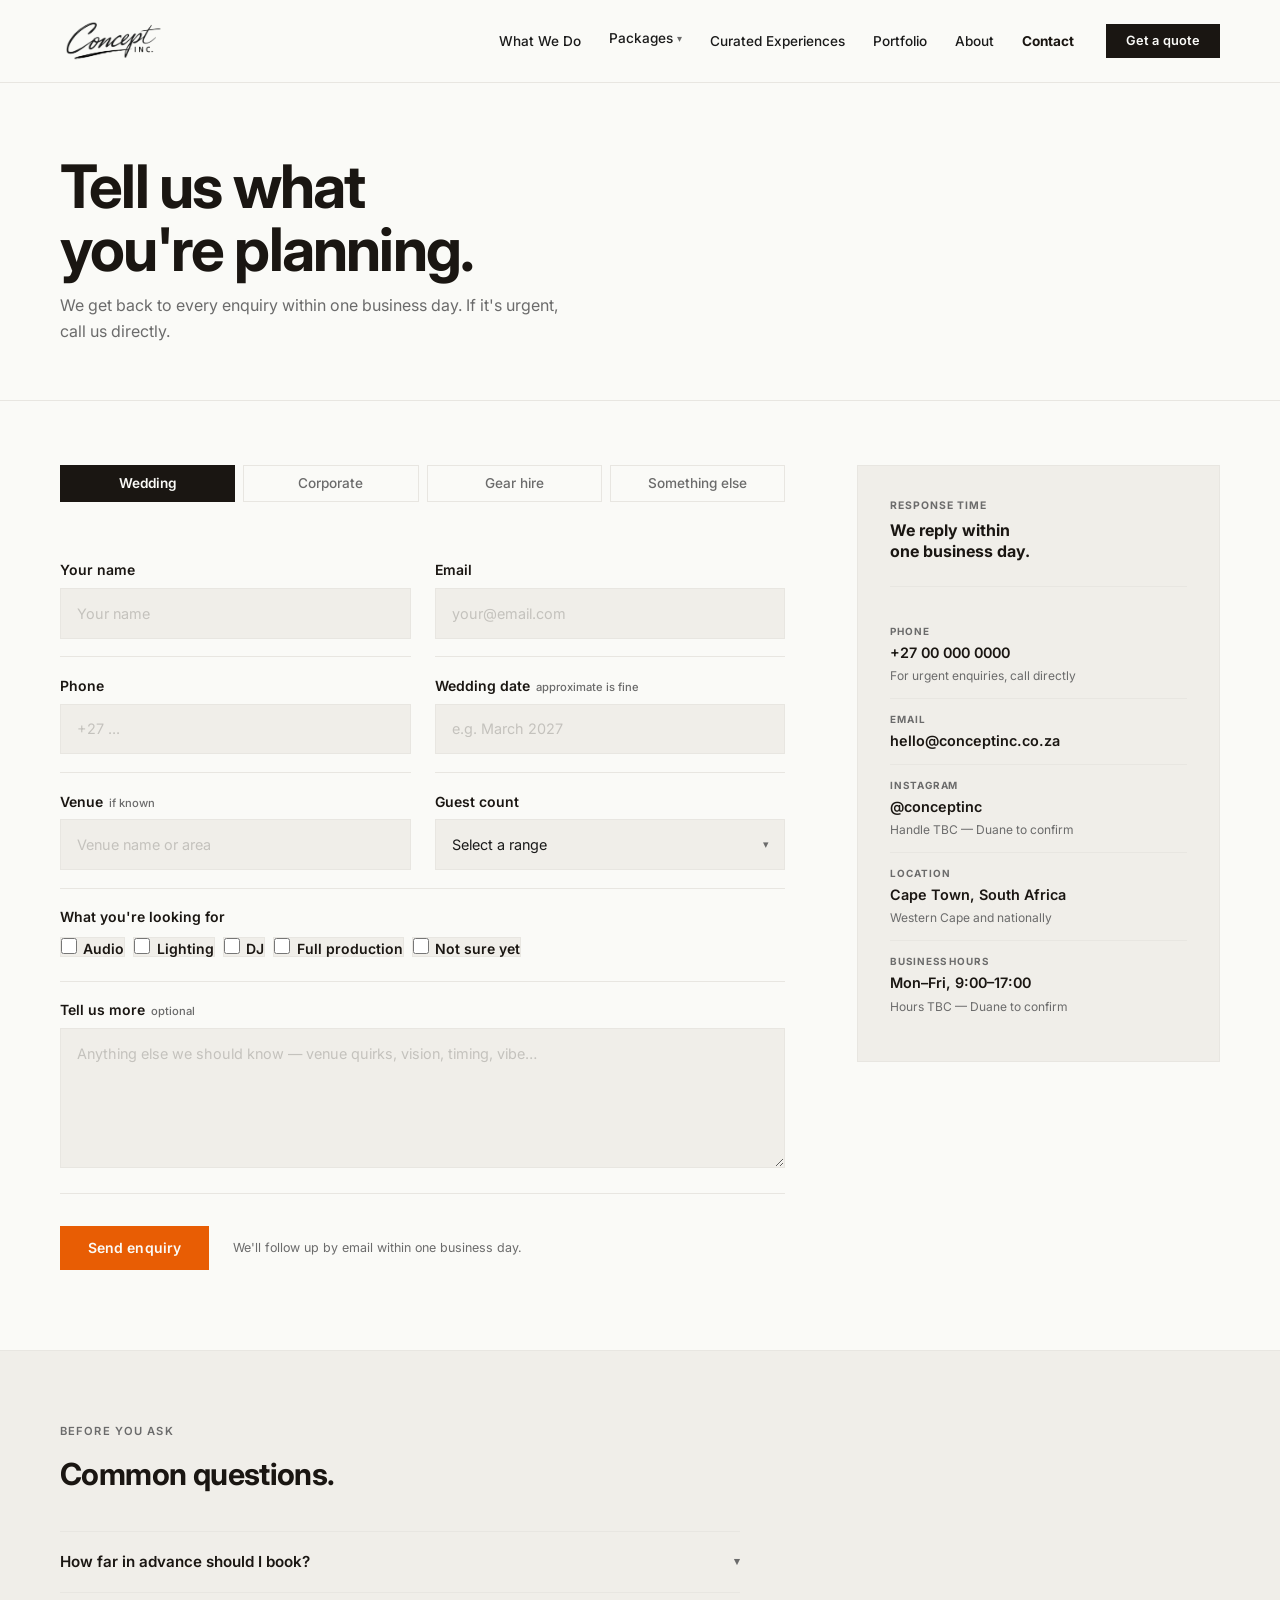
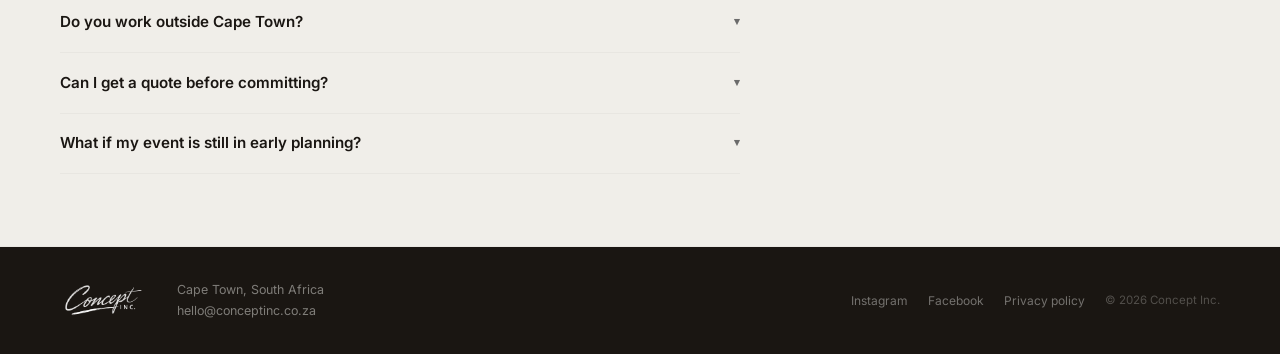
==== contact/index.html @ 2071ae39 "feat: add Contact page with CSS-only form type switcher" ====
<!DOCTYPE html>
<html lang="en">
<head>
  <meta charset="UTF-8">
  <meta name="viewport" content="width=device-width, initial-scale=1.0">
  <title>Contact — Concept Inc.</title>
  <meta name="description" content="Get in touch with Concept Inc. for a wedding, corporate event, gear hire, or bespoke production enquiry. We reply within one business day.">
  <link rel="preconnect" href="https://fonts.googleapis.com">
  <link rel="preconnect" href="https://fonts.gstatic.com" crossorigin>
  <link href="https://fonts.googleapis.com/css2?family=Inter:ital,wght@0,400;0,500;0,600;0,700;1,700&display=swap" rel="stylesheet">
  <link rel="stylesheet" href="../shared/styles.css">

  <style>
    /*
     * Contact page — page-specific styles.
     * The conversion engine. Orange once: form submit button.
     *
     * CSS-only type switcher — no JavaScript.
     * Hidden radio inputs act as state variables.
     * Sibling selectors show the correct form panel and
     * highlight the correct type button based on :checked state.
     *
     * Selector chain:
     *   #type-{x}:checked ~ .type-selector label[for="type-{x}"] → active button
     *   #type-{x}:checked ~ form .form-panel--{x} → visible form panel
     * All radio inputs, .type-selector, and <form> must be
     * siblings inside .ct-form-col for this to work.
     */

    /* =============================================
       HERO — text only, short, functional.
       ============================================= */
    .ct-hero {
      padding: 4.5rem 0 3.5rem;
      background-color: var(--off-white);
      border-bottom: 1px solid var(--light-grey);
    }

    .ct-hero h1 {
      font-size: clamp(2.2rem, 6vw, 3.75rem);
      font-weight: 700;
      color: var(--black);
      letter-spacing: -0.03em;
      line-height: 1.05;
      margin-bottom: 0.75rem;
    }

    .ct-hero p {
      font-size: 1rem;
      color: var(--mid-grey);
      line-height: 1.6;
      max-width: 500px;
    }

    /* =============================================
       FORM SECTION LAYOUT
       Left: type switcher + form. Right: sidebar.
       ============================================= */
    .ct-form-section {
      padding: 4rem 0 5rem;
      background-color: var(--off-white);
      border-bottom: 1px solid var(--light-grey);
    }

    .ct-layout {
      display: grid;
      grid-template-columns: 1fr;
      gap: 4rem;
      align-items: start;
    }

    @media (min-width: 900px) {
      .ct-layout { grid-template-columns: 2fr 1fr; gap: 4.5rem; }
    }

    /* =============================================
       TYPE SWITCHER — CSS-only interactivity.
       Radio inputs are hidden but functional.
       ============================================= */
    .type-radio {
      position: absolute;
      width: 0;
      height: 0;
      opacity: 0;
      pointer-events: none;
    }

    .type-selector {
      display: grid;
      grid-template-columns: repeat(2, 1fr);
      gap: 0.5rem;
      margin-bottom: 2.5rem;
    }

    @media (min-width: 560px) {
      .type-selector { grid-template-columns: repeat(4, 1fr); }
    }

    .type-btn {
      display: block;
      padding: 0.65rem 0.75rem;
      text-align: center;
      font-size: 0.85rem;
      font-weight: 500;
      color: var(--mid-grey);
      border: 1px solid var(--light-grey);
      background-color: var(--off-white);
      cursor: pointer;
      line-height: 1;
      user-select: none;
    }

    /* Active button state — driven by :checked sibling selectors */
    #type-wedding:checked   ~ .type-selector label[for="type-wedding"],
    #type-corporate:checked ~ .type-selector label[for="type-corporate"],
    #type-gear:checked      ~ .type-selector label[for="type-gear"],
    #type-other:checked     ~ .type-selector label[for="type-other"] {
      background-color: var(--black);
      color: var(--off-white);
      border-color: var(--black);
      font-weight: 600;
    }

    /* =============================================
       FORM PANELS — show/hide via :checked state.
       ============================================= */
    .form-panel { display: none; }

    #type-wedding:checked   ~ form .form-panel--wedding   { display: block; }
    #type-corporate:checked ~ form .form-panel--corporate { display: block; }
    #type-gear:checked      ~ form .form-panel--gear      { display: block; }
    #type-other:checked     ~ form .form-panel--other     { display: block; }

    /* Submit row — always visible (outside panels, inside form) */
    .form-submit-row {
      padding-top: 2rem;
      border-top: 1px solid var(--light-grey);
      display: flex;
      align-items: center;
      gap: 1.5rem;
      flex-wrap: wrap;
    }

    .form-submit-note {
      font-size: 0.78rem;
      color: var(--mid-grey);
      line-height: 1.5;
    }

    /* =============================================
       FORM FIELD STYLES
       Generous sizing, clear labels, soft-grey inputs.
       ============================================= */
    .form-row {
      display: grid;
      grid-template-columns: 1fr;
      gap: 0 1.5rem;
    }

    @media (min-width: 560px) {
      .form-row { grid-template-columns: 1fr 1fr; }
    }

    .form-field {
      padding: 1.1rem 0;
      border-top: 1px solid var(--light-grey);
    }

    .form-row:first-child > .form-field:first-child { border-top: none; }

    @media (min-width: 560px) {
      /* In a two-col row, first row has no top border on either field */
      .form-row:first-child > .form-field { border-top: none; }
    }

    .form-field label,
    .form-field legend {
      display: flex;
      align-items: baseline;
      gap: 0.4rem;
      font-size: 0.875rem;
      font-weight: 600;
      color: var(--black);
      margin-bottom: 0.4rem;
      padding: 0;
    }

    .field-optional {
      font-size: 0.7rem;
      font-weight: 500;
      color: var(--mid-grey);
    }

    .form-field input[type="text"],
    .form-field input[type="email"],
    .form-field input[type="tel"],
    .form-field input[type="date"],
    .form-field textarea,
    .form-field select {
      width: 100%;
      font-family: 'Inter', sans-serif;
      font-size: 0.9rem;
      color: var(--soft-black);
      background-color: var(--soft-grey);
      border: 1px solid var(--light-grey);
      padding: 0.85rem 1rem;
      outline: none;
      appearance: none;
      -webkit-appearance: none;
      line-height: 1.5;
    }

    .form-field input::placeholder,
    .form-field textarea::placeholder {
      color: var(--placeholder);
    }

    .form-field input:focus,
    .form-field textarea:focus,
    .form-field select:focus {
      border-color: var(--black);
      background-color: var(--off-white);
    }

    .form-field textarea {
      resize: vertical;
      min-height: 140px;
    }

    /* Select wrapper — custom arrow */
    .select-wrap {
      position: relative;
    }

    .select-wrap::after {
      content: '▾';
      position: absolute;
      right: 1rem;
      top: 50%;
      transform: translateY(-50%);
      font-size: 0.7rem;
      color: var(--mid-grey);
      pointer-events: none;
    }

    .form-field select { cursor: pointer; }

    /* Full-width field within a form-row */
    .form-field--full { grid-column: 1 / -1; }

    /* =============================================
       CHECKBOXES — "What you're looking for"
       Pill-style checkbox options.
       ============================================= */
    .check-group {
      border: none;
      padding: 0;
      margin: 0;
    }

    .check-options {
      display: flex;
      flex-wrap: wrap;
      gap: 0.5rem;
      margin-top: 0.1rem;
    }

    .check-opt {
      display: flex;
      align-items: center;
      gap: 0.45rem;
      font-size: 0.85rem;
      font-weight: 500;
      color: var(--soft-black);
      padding: 0.5rem 0.9rem;
      border: 1px solid var(--light-grey);
      background-color: var(--soft-grey);
      cursor: pointer;
      line-height: 1;
    }

    .check-opt input[type="checkbox"] {
      width: 1rem;
      height: 1rem;
      accent-color: var(--black);
      cursor: pointer;
      flex-shrink: 0;
    }

    /* =============================================
       CONTACT SIDEBAR
       Sticky on desktop. Phone, email, socials.
       ============================================= */
    .ct-sidebar {
      padding: 2rem;
      background-color: var(--soft-grey);
      border: 1px solid var(--light-grey);
    }

    @media (min-width: 900px) {
      .ct-sidebar {
        position: sticky;
        top: calc(var(--header-height) + 2rem);
      }
    }

    .sidebar-response {
      padding-bottom: 1.5rem;
      margin-bottom: 1.5rem;
      border-bottom: 1px solid var(--light-grey);
    }

    .sidebar-response-label {
      display: block;
      font-size: 0.65rem;
      font-weight: 700;
      letter-spacing: 0.09em;
      text-transform: uppercase;
      color: var(--mid-grey);
      margin-bottom: 0.35rem;
    }

    .sidebar-response-time {
      font-size: 1rem;
      font-weight: 700;
      color: var(--black);
      line-height: 1.3;
    }

    .sidebar-contacts {
      display: flex;
      flex-direction: column;
      gap: 0;
    }

    .sidebar-contact-item {
      padding: 0.8rem 0;
      border-bottom: 1px solid var(--light-grey);
      display: flex;
      flex-direction: column;
      gap: 0.2rem;
    }

    .sidebar-contact-item:last-child { border-bottom: none; }

    .sidebar-contact-label {
      font-size: 0.62rem;
      font-weight: 700;
      letter-spacing: 0.09em;
      text-transform: uppercase;
      color: var(--mid-grey);
    }

    .sidebar-contact-value {
      font-size: 0.9rem;
      font-weight: 600;
      color: var(--black);
      text-decoration: none;
      line-height: 1.4;
    }

    a.sidebar-contact-value:hover { text-decoration: underline; }

    .sidebar-contact-sub {
      font-size: 0.75rem;
      color: var(--mid-grey);
    }

    /* =============================================
       FAQ STRIP — <details> accordion
       ============================================= */
    .ct-faq {
      padding: 4.5rem 0;
      background-color: var(--soft-grey);
      border-bottom: 1px solid var(--light-grey);
    }

    .ct-faq > .container > .section-label {
      margin-bottom: 0.6rem;
    }

    .ct-faq > .container > h2 {
      font-size: clamp(1.3rem, 3.5vw, 1.9rem);
      font-weight: 700;
      color: var(--black);
      letter-spacing: -0.02em;
      margin-bottom: 2rem;
    }

    .faq-list {
      max-width: 680px;
      display: flex;
      flex-direction: column;
    }

    .faq-item {
      border-top: 1px solid var(--light-grey);
    }

    .faq-item:last-child { border-bottom: 1px solid var(--light-grey); }

    .faq-item summary {
      display: flex;
      justify-content: space-between;
      align-items: center;
      padding: 1.1rem 0;
      font-size: 0.95rem;
      font-weight: 600;
      color: var(--black);
      cursor: pointer;
      list-style: none;
      gap: 1rem;
    }

    .faq-item summary::-webkit-details-marker { display: none; }

    .faq-chevron {
      font-size: 0.7rem;
      color: var(--mid-grey);
      flex-shrink: 0;
      transition: transform 0.15s;
    }

    .faq-item[open] .faq-chevron { transform: rotate(180deg); }

    .faq-item p {
      font-size: 0.875rem;
      color: var(--mid-grey);
      line-height: 1.75;
      padding-bottom: 1.25rem;
    }

  </style>
</head>
<body>


  <!-- ============================================================
       HEADER
       ============================================================ -->
  <header class="site-header">
    <div class="container">

      <a href="/" class="wordmark" aria-label="Concept Inc. home">
        <img src="../assets/logo v1.png" alt="Concept Inc." class="wordmark-img">
      </a>

      <div class="header-right">

        <nav aria-label="Primary navigation">
          <ul class="site-nav">
            <li><a href="/what-we-do">What We Do</a></li>
            <li class="has-dropdown">
              <a href="#" class="dropdown-toggle">Packages <span class="chevron" aria-hidden="true">▾</span></a>
              <ul class="dropdown">
                <li><a href="/packages/weddings">Weddings</a></li>
                <li><a href="/packages/corporate">Corporate</a></li>
                <li><a href="/packages/gear-hire">Gear hire</a></li>
                <li><a href="/packages/bespoke">Bespoke quote</a></li>
              </ul>
            </li>
            <li><a href="/curated-experiences">Curated Experiences</a></li>
            <li><a href="/portfolio">Portfolio</a></li>
            <li><a href="/about">About</a></li>
            <li><a href="/contact" aria-current="page">Contact</a></li>
          </ul>
        </nav>

        <div class="header-actions">
          <a href="/contact" class="btn btn-black btn-sm header-quote" aria-current="page">Get a quote</a>
          <span class="mobile-toggle" aria-label="Open menu">Menu</span>
        </div>

      </div>

    </div>
  </header>


  <!-- ============================================================
       HERO — text only, functional.
       ============================================================ -->
  <section class="ct-hero" aria-label="Contact Concept Inc.">
    <div class="container">
      <h1>Tell us what<br>you're planning.</h1>
      <p>We get back to every enquiry within one business day. If it's urgent, call us directly.</p>
    </div>
  </section>


  <!-- ============================================================
       FORM SECTION
       Left: type switcher + enquiry form.
       Right: direct contact sidebar.

       IMPORTANT — HTML structure for CSS-only switcher:
       The 4 radio inputs, .type-selector, and <form> must all
       be direct children of .ct-form-col in this exact order.
       ============================================================ -->
  <section class="ct-form-section" id="enquiry" aria-label="Enquiry form">
    <div class="container">
      <div class="ct-layout">

        <!-- ======================================================
             LEFT COLUMN — type selector + form
             ====================================================== -->
        <div class="ct-form-col">

          <!-- Hidden radio inputs — CSS interactivity engine.
               Must be direct siblings of .type-selector and <form>. -->
          <input type="radio" id="type-wedding"   name="enquiry-type" class="type-radio" value="wedding"   checked>
          <input type="radio" id="type-corporate" name="enquiry-type" class="type-radio" value="corporate">
          <input type="radio" id="type-gear"      name="enquiry-type" class="type-radio" value="gear">
          <input type="radio" id="type-other"     name="enquiry-type" class="type-radio" value="other">

          <!-- Type selector buttons -->
          <div class="type-selector" role="group" aria-label="Select enquiry type">
            <label for="type-wedding"   class="type-btn">Wedding</label>
            <label for="type-corporate" class="type-btn">Corporate</label>
            <label for="type-gear"      class="type-btn">Gear hire</label>
            <label for="type-other"     class="type-btn">Something else</label>
          </div>

          <!-- ====================================================
               FORM — one panel per enquiry type.
               Only the active panel is shown (CSS :checked logic).
               ==================================================== -->
          <form class="enquiry-form" action="#" method="post" novalidate>


            <!-- ——————————————————————————————————————————————————
                 WEDDING FORM PANEL (shown by default)
                 —————————————————————————————————————————————————— -->
            <div class="form-panel form-panel--wedding" aria-label="Wedding enquiry fields">

              <div class="form-row">
                <div class="form-field">
                  <label for="w-name">Your name</label>
                  <input type="text" id="w-name" name="name" autocomplete="name" placeholder="Your name" required>
                </div>
                <div class="form-field">
                  <label for="w-email">Email</label>
                  <input type="email" id="w-email" name="email" autocomplete="email" placeholder="your@email.com" required>
                </div>
              </div>

              <div class="form-row">
                <div class="form-field">
                  <label for="w-phone">Phone</label>
                  <input type="tel" id="w-phone" name="phone" autocomplete="tel" placeholder="+27 ..." required>
                </div>
                <div class="form-field">
                  <label for="w-date">
                    Wedding date
                    <span class="field-optional">approximate is fine</span>
                  </label>
                  <input type="text" id="w-date" name="wedding-date" placeholder="e.g. March 2027">
                </div>
              </div>

              <div class="form-row">
                <div class="form-field">
                  <label for="w-venue">
                    Venue
                    <span class="field-optional">if known</span>
                  </label>
                  <input type="text" id="w-venue" name="venue" placeholder="Venue name or area">
                </div>
                <div class="form-field">
                  <label for="w-guests">Guest count</label>
                  <div class="select-wrap">
                    <select id="w-guests" name="guest-count">
                      <option value="" disabled selected>Select a range</option>
                      <option value="under-50">Under 50</option>
                      <option value="50-100">50–100</option>
                      <option value="100-200">100–200</option>
                      <option value="200-plus">200+</option>
                    </select>
                  </div>
                </div>
              </div>

              <div class="form-row">
                <div class="form-field form-field--full">
                  <fieldset class="check-group">
                    <legend>What you're looking for</legend>
                    <div class="check-options">
                      <label class="check-opt"><input type="checkbox" name="w-services" value="audio"> Audio</label>
                      <label class="check-opt"><input type="checkbox" name="w-services" value="lighting"> Lighting</label>
                      <label class="check-opt"><input type="checkbox" name="w-services" value="dj"> DJ</label>
                      <label class="check-opt"><input type="checkbox" name="w-services" value="full"> Full production</label>
                      <label class="check-opt"><input type="checkbox" name="w-services" value="unsure"> Not sure yet</label>
                    </div>
                  </fieldset>
                </div>
              </div>

              <div class="form-row">
                <div class="form-field form-field--full">
                  <label for="w-message">
                    Tell us more
                    <span class="field-optional">optional</span>
                  </label>
                  <textarea id="w-message" name="message" placeholder="Anything else we should know — venue quirks, vision, timing, vibe…"></textarea>
                </div>
              </div>

            </div>
            <!-- / Wedding panel -->


            <!-- ——————————————————————————————————————————————————
                 CORPORATE FORM PANEL
                 Adds: Company, Event type, Budget band.
                 —————————————————————————————————————————————————— -->
            <div class="form-panel form-panel--corporate" aria-label="Corporate enquiry fields">

              <div class="form-row">
                <div class="form-field">
                  <label for="c-name">Your name</label>
                  <input type="text" id="c-name" name="name" autocomplete="name" placeholder="Your name" required>
                </div>
                <div class="form-field">
                  <label for="c-email">Email</label>
                  <input type="email" id="c-email" name="email" autocomplete="email" placeholder="your@email.com" required>
                </div>
              </div>

              <div class="form-row">
                <div class="form-field">
                  <label for="c-phone">Phone</label>
                  <input type="tel" id="c-phone" name="phone" autocomplete="tel" placeholder="+27 ..." required>
                </div>
                <div class="form-field">
                  <label for="c-company">Company</label>
                  <input type="text" id="c-company" name="company" autocomplete="organization" placeholder="Company or organisation name">
                </div>
              </div>

              <div class="form-row">
                <div class="form-field">
                  <label for="c-event-type">Event type</label>
                  <div class="select-wrap">
                    <select id="c-event-type" name="event-type">
                      <option value="" disabled selected>Select event type</option>
                      <option>Conference or AGM</option>
                      <option>Gala dinner or awards</option>
                      <option>Product launch</option>
                      <option>Brand activation</option>
                      <option>Year-end function</option>
                      <option>Hybrid event</option>
                      <option>Other</option>
                    </select>
                  </div>
                </div>
                <div class="form-field">
                  <label for="c-date">
                    Event date
                    <span class="field-optional">approximate is fine</span>
                  </label>
                  <input type="text" id="c-date" name="event-date" placeholder="e.g. June 2026">
                </div>
              </div>

              <div class="form-row">
                <div class="form-field">
                  <label for="c-guests">Guest count</label>
                  <div class="select-wrap">
                    <select id="c-guests" name="guest-count">
                      <option value="" disabled selected>Select a range</option>
                      <option value="under-50">Under 50</option>
                      <option value="50-200">50–200</option>
                      <option value="200-500">200–500</option>
                      <option value="500-plus">500+</option>
                    </select>
                  </div>
                </div>
                <div class="form-field">
                  <label for="c-budget">
                    Budget band
                    <span class="field-optional">optional</span>
                  </label>
                  <div class="select-wrap">
                    <select id="c-budget" name="budget">
                      <option value="" disabled selected>Select a range</option>
                      <option value="under-20k">Under R20,000</option>
                      <option value="20k-50k">R20,000 – R50,000</option>
                      <option value="50k-100k">R50,000 – R100,000</option>
                      <option value="100k-250k">R100,000 – R250,000</option>
                      <option value="250k-plus">R250,000+</option>
                      <option value="discuss">I'd rather discuss</option>
                    </select>
                  </div>
                </div>
              </div>

              <div class="form-row">
                <div class="form-field form-field--full">
                  <label for="c-message">Tell us about your event</label>
                  <textarea id="c-message" name="message" placeholder="Brief overview — venue, programme, what you need handled, any specific requirements…"></textarea>
                </div>
              </div>

            </div>
            <!-- / Corporate panel -->


            <!-- ——————————————————————————————————————————————————
                 GEAR HIRE FORM PANEL
                 Adds: Hire dates, Delivery address, Package.
                 —————————————————————————————————————————————————— -->
            <div class="form-panel form-panel--gear" aria-label="Gear hire enquiry fields">

              <div class="form-row">
                <div class="form-field">
                  <label for="g-name">Your name</label>
                  <input type="text" id="g-name" name="name" autocomplete="name" placeholder="Your name" required>
                </div>
                <div class="form-field">
                  <label for="g-email">Email</label>
                  <input type="email" id="g-email" name="email" autocomplete="email" placeholder="your@email.com" required>
                </div>
              </div>

              <div class="form-row">
                <div class="form-field">
                  <label for="g-phone">Phone</label>
                  <input type="tel" id="g-phone" name="phone" autocomplete="tel" placeholder="+27 ...">
                </div>
                <div class="form-field">
                  <label for="g-dates">Hire dates</label>
                  <input type="text" id="g-dates" name="hire-dates" placeholder="e.g. 14–15 Aug 2026">
                </div>
              </div>

              <div class="form-row">
                <div class="form-field">
                  <label for="g-package">Package interest</label>
                  <div class="select-wrap">
                    <select id="g-package" name="package">
                      <option value="" disabled selected>Select a package</option>
                      <option value="basic">Basic — from R7,000</option>
                      <option value="standard">Standard — from R12,000</option>
                      <option value="pro">Pro — from R20,000</option>
                      <option value="custom">Custom / not sure yet</option>
                    </select>
                  </div>
                </div>
                <div class="form-field">
                  <label for="g-delivery">
                    Delivery address
                    <span class="field-optional">or "self-collection"</span>
                  </label>
                  <input type="text" id="g-delivery" name="delivery-address" placeholder="Venue or delivery address">
                </div>
              </div>

              <div class="form-row">
                <div class="form-field form-field--full">
                  <label for="g-message">
                    Additional requirements
                    <span class="field-optional">optional</span>
                  </label>
                  <textarea id="g-message" name="message" placeholder="Specific equipment, add-ons, wet hire interest, event type…"></textarea>
                </div>
              </div>

            </div>
            <!-- / Gear hire panel -->


            <!-- ——————————————————————————————————————————————————
                 SOMETHING ELSE FORM PANEL
                 Mostly free text. For bespoke, festivals, etc.
                 —————————————————————————————————————————————————— -->
            <div class="form-panel form-panel--other" aria-label="General enquiry fields">

              <div class="form-row">
                <div class="form-field">
                  <label for="o-name">Your name</label>
                  <input type="text" id="o-name" name="name" autocomplete="name" placeholder="Your name" required>
                </div>
                <div class="form-field">
                  <label for="o-email">Email</label>
                  <input type="email" id="o-email" name="email" autocomplete="email" placeholder="your@email.com" required>
                </div>
              </div>

              <div class="form-row">
                <div class="form-field">
                  <label for="o-phone">
                    Phone
                    <span class="field-optional">optional</span>
                  </label>
                  <input type="tel" id="o-phone" name="phone" autocomplete="tel" placeholder="+27 ...">
                </div>
                <div class="form-field">
                  <label for="o-budget">
                    Budget band
                    <span class="field-optional">optional</span>
                  </label>
                  <div class="select-wrap">
                    <select id="o-budget" name="budget">
                      <option value="" disabled selected>Select a range</option>
                      <option value="under-20k">Under R20,000</option>
                      <option value="20k-50k">R20,000 – R50,000</option>
                      <option value="50k-100k">R50,000 – R100,000</option>
                      <option value="100k-250k">R100,000 – R250,000</option>
                      <option value="250k-plus">R250,000+</option>
                      <option value="discuss">I'd rather discuss</option>
                    </select>
                  </div>
                </div>
              </div>

              <div class="form-row">
                <div class="form-field form-field--full">
                  <label for="o-message">Tell us what you're planning</label>
                  <textarea id="o-message" name="message" rows="8" placeholder="Tell us about your event — what you need, when, where, and the feeling you're going for. No brief is too rough."></textarea>
                </div>
              </div>

            </div>
            <!-- / Something else panel -->


            <!-- Shared submit row — always visible -->
            <div class="form-submit-row">
              <button type="submit" class="btn btn-orange">Send enquiry</button>
              <p class="form-submit-note">
                We'll follow up by email within one business day.
              </p>
            </div>


          </form>
          <!-- / .enquiry-form -->

        </div>
        <!-- / .ct-form-col -->


        <!-- ======================================================
             RIGHT COLUMN — contact sidebar
             Sticky on desktop.
             ====================================================== -->
        <aside class="ct-sidebar" aria-label="Direct contact">

          <div class="sidebar-response">
            <span class="sidebar-response-label">Response time</span>
            <p class="sidebar-response-time">We reply within<br>one business day.</p>
          </div>

          <div class="sidebar-contacts">

            <div class="sidebar-contact-item">
              <span class="sidebar-contact-label">Phone</span>
              <a href="tel:+270000000000" class="sidebar-contact-value">+27 00 000 0000</a>
              <span class="sidebar-contact-sub">For urgent enquiries, call directly</span>
            </div>

            <div class="sidebar-contact-item">
              <span class="sidebar-contact-label">Email</span>
              <a href="mailto:hello@conceptinc.co.za" class="sidebar-contact-value">hello@conceptinc.co.za</a>
            </div>

            <div class="sidebar-contact-item">
              <span class="sidebar-contact-label">Instagram</span>
              <a href="#" class="sidebar-contact-value">@conceptinc</a>
              <span class="sidebar-contact-sub">Handle TBC — Duane to confirm</span>
            </div>

            <div class="sidebar-contact-item">
              <span class="sidebar-contact-label">Location</span>
              <span class="sidebar-contact-value">Cape Town, South Africa</span>
              <span class="sidebar-contact-sub">Western Cape and nationally</span>
            </div>

            <div class="sidebar-contact-item">
              <span class="sidebar-contact-label">Business hours</span>
              <span class="sidebar-contact-value">Mon–Fri, 9:00–17:00</span>
              <span class="sidebar-contact-sub">Hours TBC — Duane to confirm</span>
            </div>

          </div>

        </aside>

      </div>
    </div>
  </section>


  <!-- ============================================================
       FAQ STRIP — enquiry-stage questions
       ============================================================ -->
  <section class="ct-faq" aria-label="Frequently asked questions">
    <div class="container">

      <p class="section-label">Before you ask</p>
      <h2>Common questions.</h2>

      <div class="faq-list">

        <details class="faq-item">
          <summary>
            How far in advance should I book?
            <span class="faq-chevron" aria-hidden="true">▾</span>
          </summary>
          <p>
            As soon as you have a date. Popular weekends book six to twelve months out,
            particularly for weddings and large outdoor events. We sometimes have
            availability at shorter notice for weekday and off-peak dates — it's always
            worth asking. For bespoke and curated productions, lead time depends on
            the complexity of the brief.
          </p>
        </details>

        <details class="faq-item">
          <summary>
            Do you work outside Cape Town?
            <span class="faq-chevron" aria-hidden="true">▾</span>
          </summary>
          <p>
            Yes. We're based in Cape Town but regularly work in the Winelands,
            Garden Route, and nationally for larger productions and touring shows.
            Travel costs are quoted separately based on distance and crew size.
          </p>
        </details>

        <details class="faq-item">
          <summary>
            Can I get a quote before committing?
            <span class="faq-chevron" aria-hidden="true">▾</span>
          </summary>
          <p>
            Yes — all enquiries receive a full proposal at no cost and with no
            obligation to proceed. We'd rather quote accurately than give you
            a number that changes later. Send us your brief and we'll come back
            with a detailed spec and price.
          </p>
        </details>

        <details class="faq-item">
          <summary>
            What if my event is still in early planning?
            <span class="faq-chevron" aria-hidden="true">▾</span>
          </summary>
          <p>
            Send us what you have. A rough idea of date, venue, and guest count
            is enough to start the conversation. We'll ask the questions that
            help shape the rest — and we're used to working with briefs that
            evolve. Getting us involved early means fewer surprises later.
          </p>
        </details>

      </div>

    </div>
  </section>


  <!-- ============================================================
       FOOTER
       No footer-cta band — the form already serves that purpose.
       ============================================================ -->
  <footer class="site-footer" aria-label="Site footer">
    <div class="container">

      <div class="footer-top">
        <a href="/" class="footer-wordmark" aria-label="Concept Inc. home">
          <img src="../assets/logo v1 light.png" alt="Concept Inc." style="height:40px;width:auto;display:block;">
        </a>
        <p class="footer-meta">
          Cape Town, South Africa<br>
          hello@conceptinc.co.za
        </p>
      </div>

      <nav aria-label="Footer links">
        <div class="footer-links">
          <a href="#">Instagram</a>
          <a href="#">Facebook</a>
          <a href="#">Privacy policy</a>
          <span class="footer-copy">© 2026 Concept Inc.</span>
        </div>
      </nav>

    </div>
  </footer>


</body>
</html>
---- shared/styles.css ----
/*
 * shared/styles.css
 * Concept Inc. wireframe — styles shared across all pages.
 * Google Fonts <link> is included per-page in each HTML <head>.
 */

/* =============================================
   RESET & BASE
   ============================================= */
*, *::before, *::after {
  box-sizing: border-box;
  margin: 0;
  padding: 0;
}

:root {
  --black:         #1A1612;
  --off-white:     #FAFAF7;
  --orange:        #E85D04;
  --soft-black:    #1A1A1A;
  --mid-grey:      #6B6B6B;
  --light-grey:    #E8E6E1;
  --soft-grey:     #F0EEE9;
  --placeholder:   #C4C2BD;
  --header-height: 82px;
}

html { font-size: 16px; }

body {
  font-family: 'Inter', sans-serif;
  background-color: var(--off-white);
  color: var(--soft-black);
  line-height: 1.6;
}

/* =============================================
   LAYOUT
   ============================================= */
.container {
  width: 100%;
  max-width: 1200px;
  margin: 0 auto;
  padding: 0 1.25rem;
}

/* =============================================
   UTILITIES
   ============================================= */
.img-placeholder {
  background-color: var(--placeholder);
  display: flex;
  align-items: center;
  justify-content: center;
  color: var(--mid-grey);
  font-size: 0.7rem;
  font-weight: 600;
  letter-spacing: 0.08em;
  text-transform: uppercase;
}

.eyebrow {
  display: block;
  font-size: 0.7rem;
  font-weight: 600;
  letter-spacing: 0.12em;
  text-transform: uppercase;
}

.section-label {
  font-size: 0.7rem;
  font-weight: 600;
  letter-spacing: 0.1em;
  text-transform: uppercase;
  color: var(--mid-grey);
  margin-bottom: 0.75rem;
}

.card-link {
  margin-top: 0.9rem;
  font-size: 0.82rem;
  font-weight: 600;
  color: var(--black);
  text-decoration: none;
  display: inline-flex;
  align-items: center;
  gap: 0.3rem;
}

.card-link::after { content: '→'; }

/* =============================================
   BUTTONS
   ============================================= */
.btn {
  display: inline-block;
  padding: 0.8rem 1.6rem;
  font-family: 'Inter', sans-serif;
  font-size: 0.875rem;
  font-weight: 600;
  letter-spacing: 0.01em;
  text-decoration: none;
  border: 2px solid transparent;
  cursor: pointer;
  line-height: 1;
}

.btn-sm { padding: 0.55rem 1.1rem; font-size: 0.8rem; }

.btn-black {
  background-color: var(--black);
  color: var(--off-white);
  border-color: var(--black);
}

.btn-outline-dark {
  background-color: transparent;
  color: var(--black);
  border-color: var(--black);
}

.btn-outline-light {
  background-color: transparent;
  color: var(--off-white);
  border-color: var(--off-white);
}

.btn-orange {
  background-color: var(--orange);
  color: var(--off-white);
  border-color: var(--orange);
}

/* =============================================
   HEADER
   ============================================= */
.site-header {
  position: sticky;
  top: 0;
  z-index: 100;
  background-color: var(--off-white);
  border-bottom: 1px solid var(--light-grey);
  padding: 1rem 0;
}

.site-header .container {
  display: flex;
  align-items: center;
  justify-content: flex-start;
  gap: 1rem;
}

.wordmark {
  display: flex;
  align-items: center;
  flex-shrink: 0;
  text-decoration: none;
}

.wordmark-img {
  height: 50px;
  width: auto;
  display: block;
}

/* Nav — hidden on mobile, shown at md+ */
.site-nav {
  display: none;
  list-style: none;
  gap: 1.75rem;
}

.site-nav a {
  font-size: 0.85rem;
  font-weight: 500;
  color: var(--soft-black);
  text-decoration: none;
}

.site-nav a:hover { color: var(--black); }

.site-nav a[aria-current="page"] {
  color: var(--black);
  font-weight: 700;
}

/* Packages dropdown */
.has-dropdown { position: relative; }

.dropdown-toggle {
  display: flex;
  align-items: center;
  gap: 0.25rem;
  cursor: default;
}

.chevron {
  font-size: 0.6rem;
  color: var(--mid-grey);
}

.dropdown {
  display: none;
  list-style: none;
  padding: 0;
}

/* Desktop: absolute panel below parent */
@media (min-width: 768px) {
  .dropdown {
    position: absolute;
    top: calc(100% + 0.75rem);
    left: 0;
    z-index: 200;
    background-color: var(--off-white);
    border: 1px solid var(--light-grey);
    min-width: 160px;
    padding: 0.4rem 0;
  }

  .has-dropdown:hover .dropdown,
  .has-dropdown:focus-within .dropdown {
    display: block;
  }

  .dropdown li a {
    display: block;
    padding: 0.55rem 1rem;
    font-size: 0.82rem;
    font-weight: 500;
    color: var(--soft-black);
    white-space: nowrap;
  }

  .dropdown li a:hover {
    background-color: var(--light-grey);
    color: var(--black);
  }
}

/* Mobile: inline expand on focus */
@media (max-width: 767px) {
  .has-dropdown:focus-within .dropdown {
    display: block;
    padding-left: 1rem;
    margin-top: 0.4rem;
  }

  .dropdown li a {
    display: block;
    padding: 0.35rem 0;
    font-size: 0.82rem;
    font-weight: 500;
    color: var(--soft-black);
  }
}

.header-right {
  display: flex;
  align-items: center;
  gap: 2rem;
  margin-left: auto;
}

.header-actions { display: flex; align-items: center; gap: 1rem; }

.header-quote { display: none; }

.mobile-toggle {
  font-size: 0.75rem;
  font-weight: 500;
  color: var(--mid-grey);
  border: 1px solid var(--light-grey);
  padding: 0.4rem 0.8rem;
  cursor: pointer;
  letter-spacing: 0.04em;
}

/* =============================================
   HERO — base component
   Each page sets its own min-height.
   ============================================= */
.hero {
  position: relative;
  display: flex;
  align-items: flex-end;
  overflow: hidden;
}

.hero-bg {
  position: absolute;
  inset: 0;
  width: 100%;
  height: 100%;
  background-color: var(--placeholder);
  display: flex;
  align-items: center;
  justify-content: center;
  color: var(--mid-grey);
  font-size: 0.7rem;
  font-weight: 600;
  letter-spacing: 0.1em;
  text-transform: uppercase;
}

.hero-overlay {
  position: absolute;
  inset: 0;
  background: linear-gradient(
    to top,
    rgba(26, 22, 18, 0.88) 0%,
    rgba(26, 22, 18, 0.45) 55%,
    rgba(26, 22, 18, 0.1) 100%
  );
}

.hero-content {
  position: relative;
  z-index: 2;
  width: 100%;
  padding: 3rem 1.25rem 4rem;
  max-width: 1200px;
  margin: 0 auto;
}

.hero h1 {
  font-size: clamp(2.6rem, 8vw, 4.75rem);
  font-weight: 700;
  color: var(--off-white);
  line-height: 1.05;
  letter-spacing: -0.025em;
  margin-bottom: 1rem;
}

.hero-subhead {
  font-size: 1rem;
  color: rgba(250, 250, 247, 0.72);
  line-height: 1.6;
  max-width: 540px;
  margin-bottom: 2rem;
}

.hero-ctas {
  display: flex;
  flex-wrap: wrap;
  gap: 0.75rem;
}

/* =============================================
   FOOTER CTA BAND
   ============================================= */
.footer-cta {
  background-color: var(--off-white);
  padding: 5.5rem 0;
  text-align: center;
  border-top: 1px solid var(--light-grey);
}

.footer-cta h2 {
  font-size: clamp(1.8rem, 5vw, 2.75rem);
  font-weight: 700;
  color: var(--black);
  letter-spacing: -0.02em;
  margin-bottom: 1.75rem;
}

/* =============================================
   SITE FOOTER
   ============================================= */
.site-footer {
  background-color: var(--black);
  padding: 2rem 0;
}

.site-footer .container {
  display: flex;
  flex-direction: column;
  gap: 1.25rem;
}

.footer-top {
  display: flex;
  flex-direction: column;
  gap: 0.75rem;
}

.footer-wordmark { text-decoration: none; }

.footer-meta {
  font-size: 0.78rem;
  color: rgba(250, 250, 247, 0.45);
  line-height: 1.7;
}

.footer-links {
  display: flex;
  flex-wrap: wrap;
  gap: 1.25rem;
}

.footer-links a {
  font-size: 0.75rem;
  color: rgba(250, 250, 247, 0.4);
  text-decoration: none;
}

.footer-links a:hover { color: rgba(250, 250, 247, 0.7); }

.footer-copy {
  font-size: 0.72rem;
  color: rgba(250, 250, 247, 0.25);
}

/* =============================================
   RESPONSIVE — TABLET (≥ 768px)
   ============================================= */
@media (min-width: 768px) {
  .site-nav { display: flex; }
  .header-quote { display: inline-block; }
  .mobile-toggle { display: none; }

  .site-footer .container {
    flex-direction: row;
    align-items: center;
    justify-content: space-between;
  }

  .footer-top {
    flex-direction: row;
    align-items: center;
    gap: 2rem;
  }
}

/* =============================================
   RESPONSIVE — DESKTOP (≥ 1024px)
   ============================================= */
@media (min-width: 1024px) {
  .hero-content { padding-bottom: 5rem; }
}
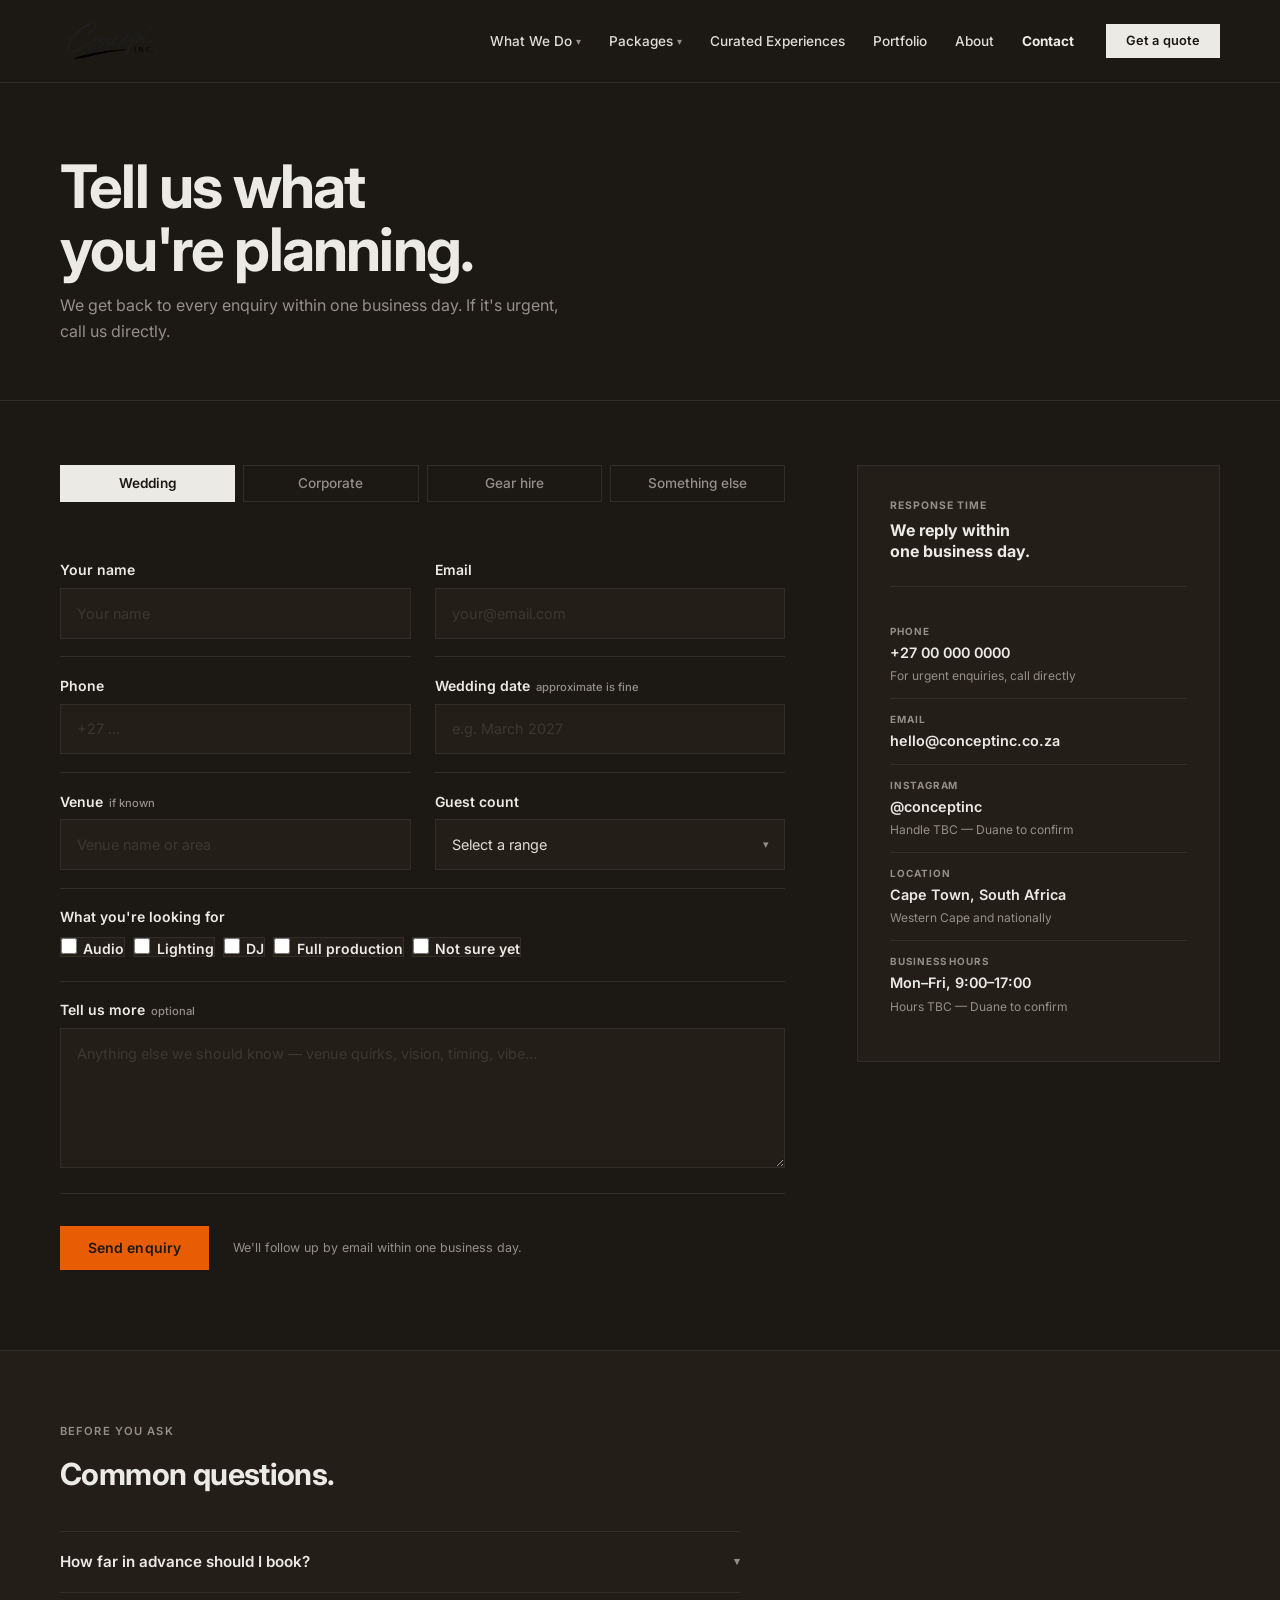
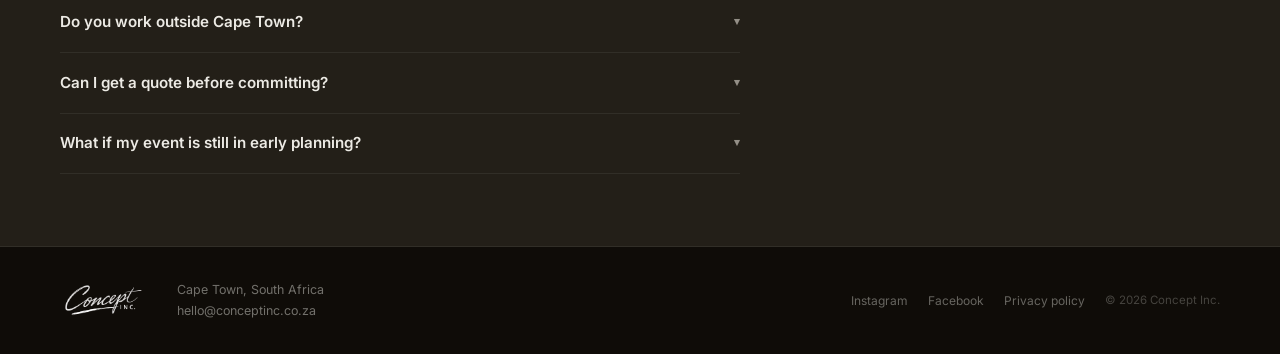
==== commit eab2b03b: "feat: What We Do nav dropdown, fix Packages alignment, dark theme preview - Add What We Do dropdown " ====
--- a/contact/index.html
+++ b/contact/index.html
@@ -1,5 +1,5 @@
 <!DOCTYPE html>
-<html lang="en">
+<html lang="en" class="dark">
 <head>
   <meta charset="UTF-8">
   <meta name="viewport" content="width=device-width, initial-scale=1.0">
@@ -449,7 +449,15 @@
 
         <nav aria-label="Primary navigation">
           <ul class="site-nav">
-            <li><a href="/what-we-do">What We Do</a></li>
+            <li class="has-dropdown">
+              <a href="/what-we-do" class="dropdown-toggle">What We Do <span class="chevron" aria-hidden="true">▾</span></a>
+              <ul class="dropdown">
+                <li><a href="/what-we-do#audio">Audio</a></li>
+                <li><a href="/what-we-do#lighting">Lighting</a></li>
+                <li><a href="/what-we-do#visual">Visual</a></li>
+                <li><a href="/what-we-do#full-production">Full Production</a></li>
+              </ul>
+            </li>
             <li class="has-dropdown">
               <a href="#" class="dropdown-toggle">Packages <span class="chevron" aria-hidden="true">▾</span></a>
               <ul class="dropdown">
--- a/shared/styles.css
+++ b/shared/styles.css
@@ -188,7 +188,7 @@
 .has-dropdown { position: relative; }
 
 .dropdown-toggle {
-  display: flex;
+  display: inline-flex;
   align-items: center;
   gap: 0.25rem;
   cursor: default;
@@ -438,3 +438,28 @@
 @media (min-width: 1024px) {
   .hero-content { padding-bottom: 5rem; }
 }
+
+/* ==============================================
+   DARK THEME PREVIEW — client preview only.
+   Add class="dark" to <html> on all pages.
+   ============================================= */
+html.dark {
+  --off-white:   #1C1915;
+  --soft-grey:   #231F18;
+  --light-grey:  #312E27;
+  --soft-black:  #E0DDD7;
+  --black:       #ECEAE4;
+  --mid-grey:    #948F87;
+  --placeholder: #3B3830;
+}
+
+/* Hero text — var(--off-white) is now dark, must override */
+html.dark .hero h1 { color: #ECEAE4; }
+html.dark .hero-subhead { color: rgba(236, 234, 228, 0.72); }
+
+/* Site footer — was var(--black) bg (now near-white in dark), re-darken */
+html.dark .site-footer { background-color: #0F0C08; }
+html.dark .footer-meta { color: rgba(236, 234, 228, 0.45); }
+html.dark .footer-links a { color: rgba(236, 234, 228, 0.4); }
+html.dark .footer-links a:hover { color: rgba(236, 234, 228, 0.7); }
+html.dark .footer-copy { color: rgba(236, 234, 228, 0.25); }
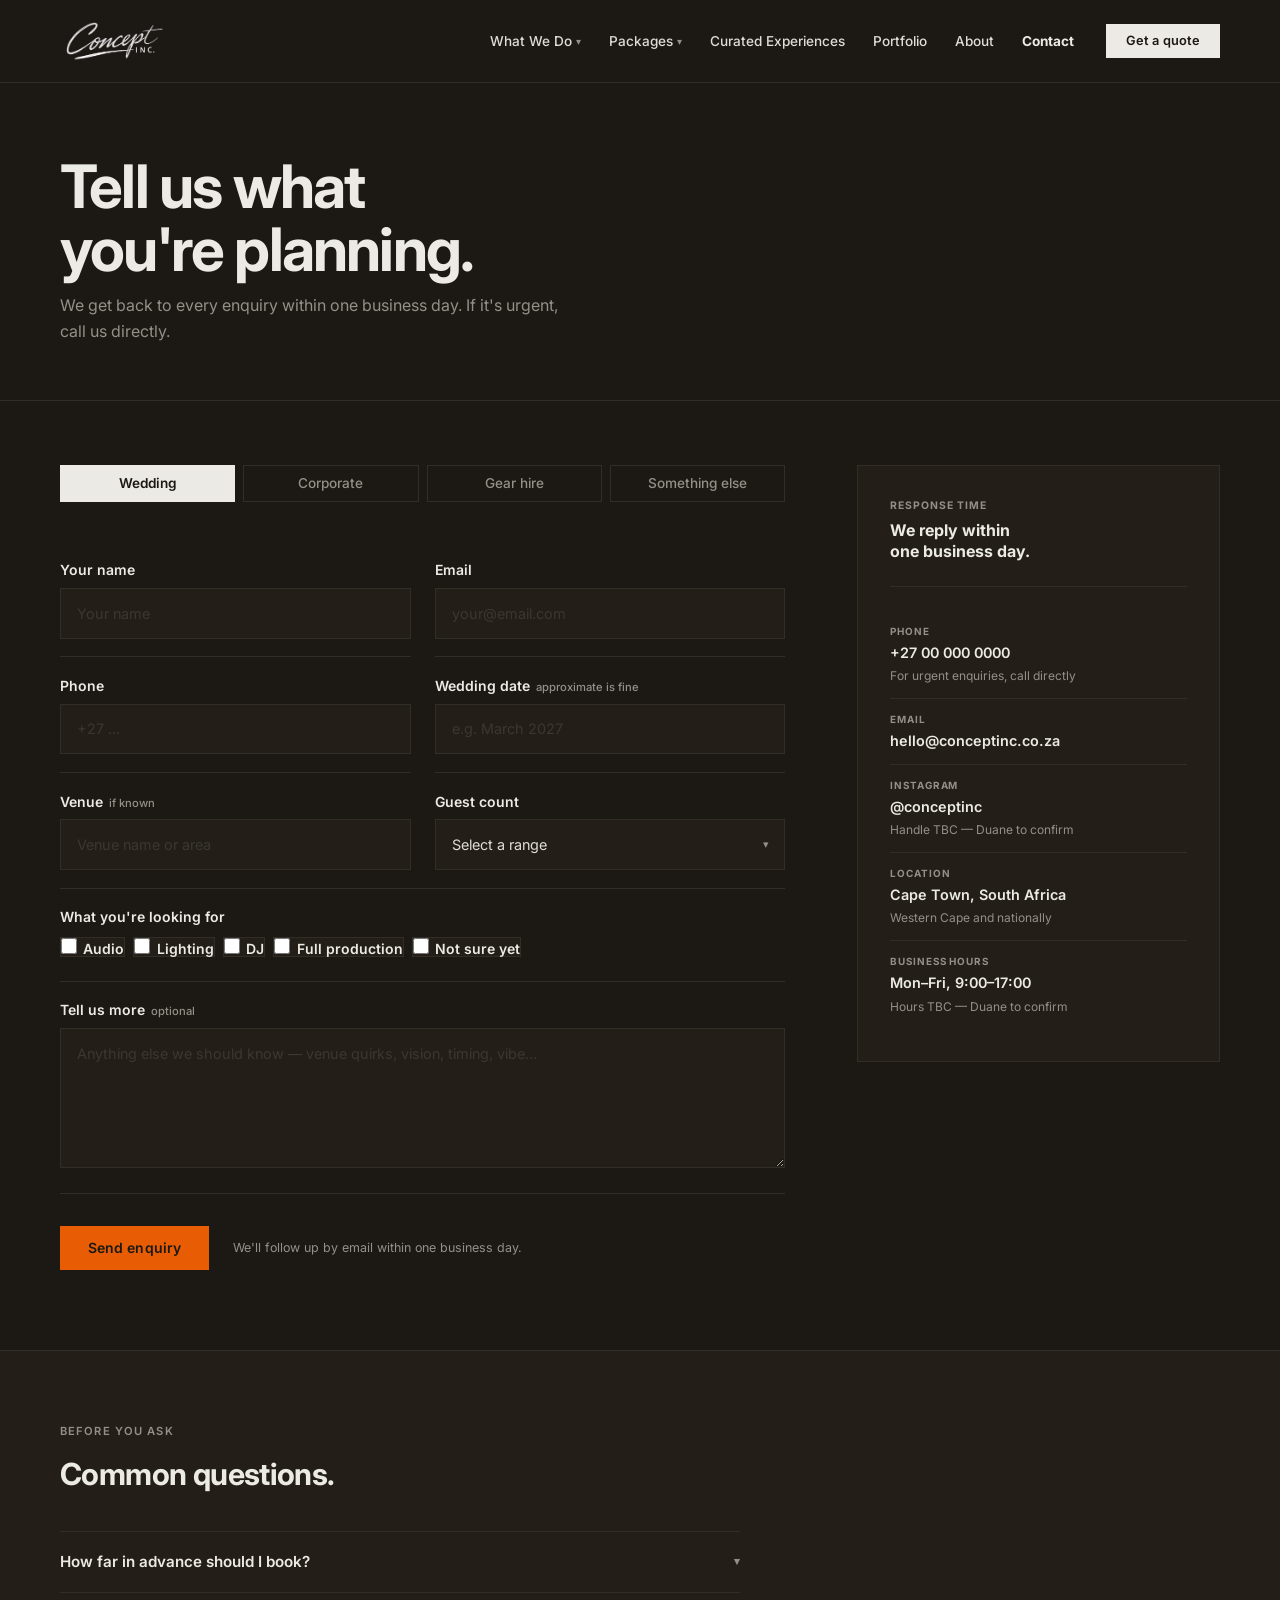
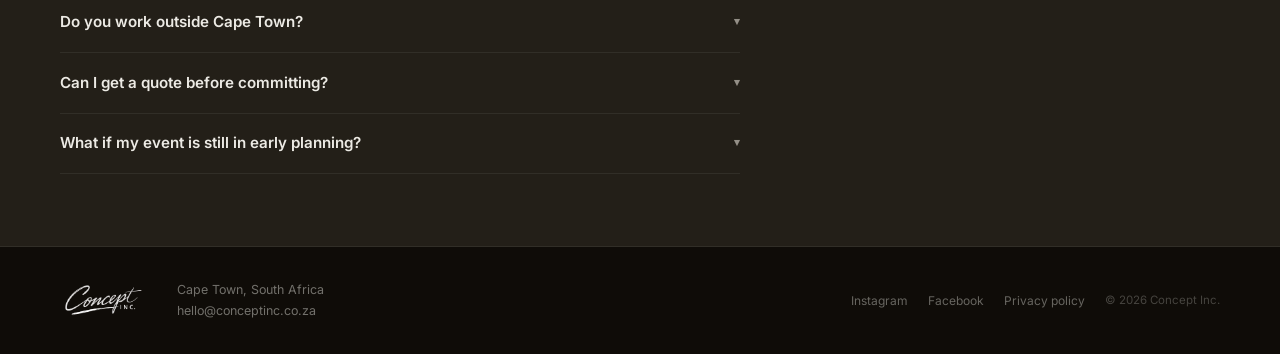
==== commit 0b5b7f1e: "chore: switch header logo to light version for dark theme Co-Authored-By: Claude Sonnet 4.6 <noreply" ====
--- a/contact/index.html
+++ b/contact/index.html
@@ -442,7 +442,7 @@
     <div class="container">
 
       <a href="/" class="wordmark" aria-label="Concept Inc. home">
-        <img src="../assets/logo v1.png" alt="Concept Inc." class="wordmark-img">
+        <img src="../assets/logo v1 light.png" alt="Concept Inc." class="wordmark-img">
       </a>
 
       <div class="header-right">
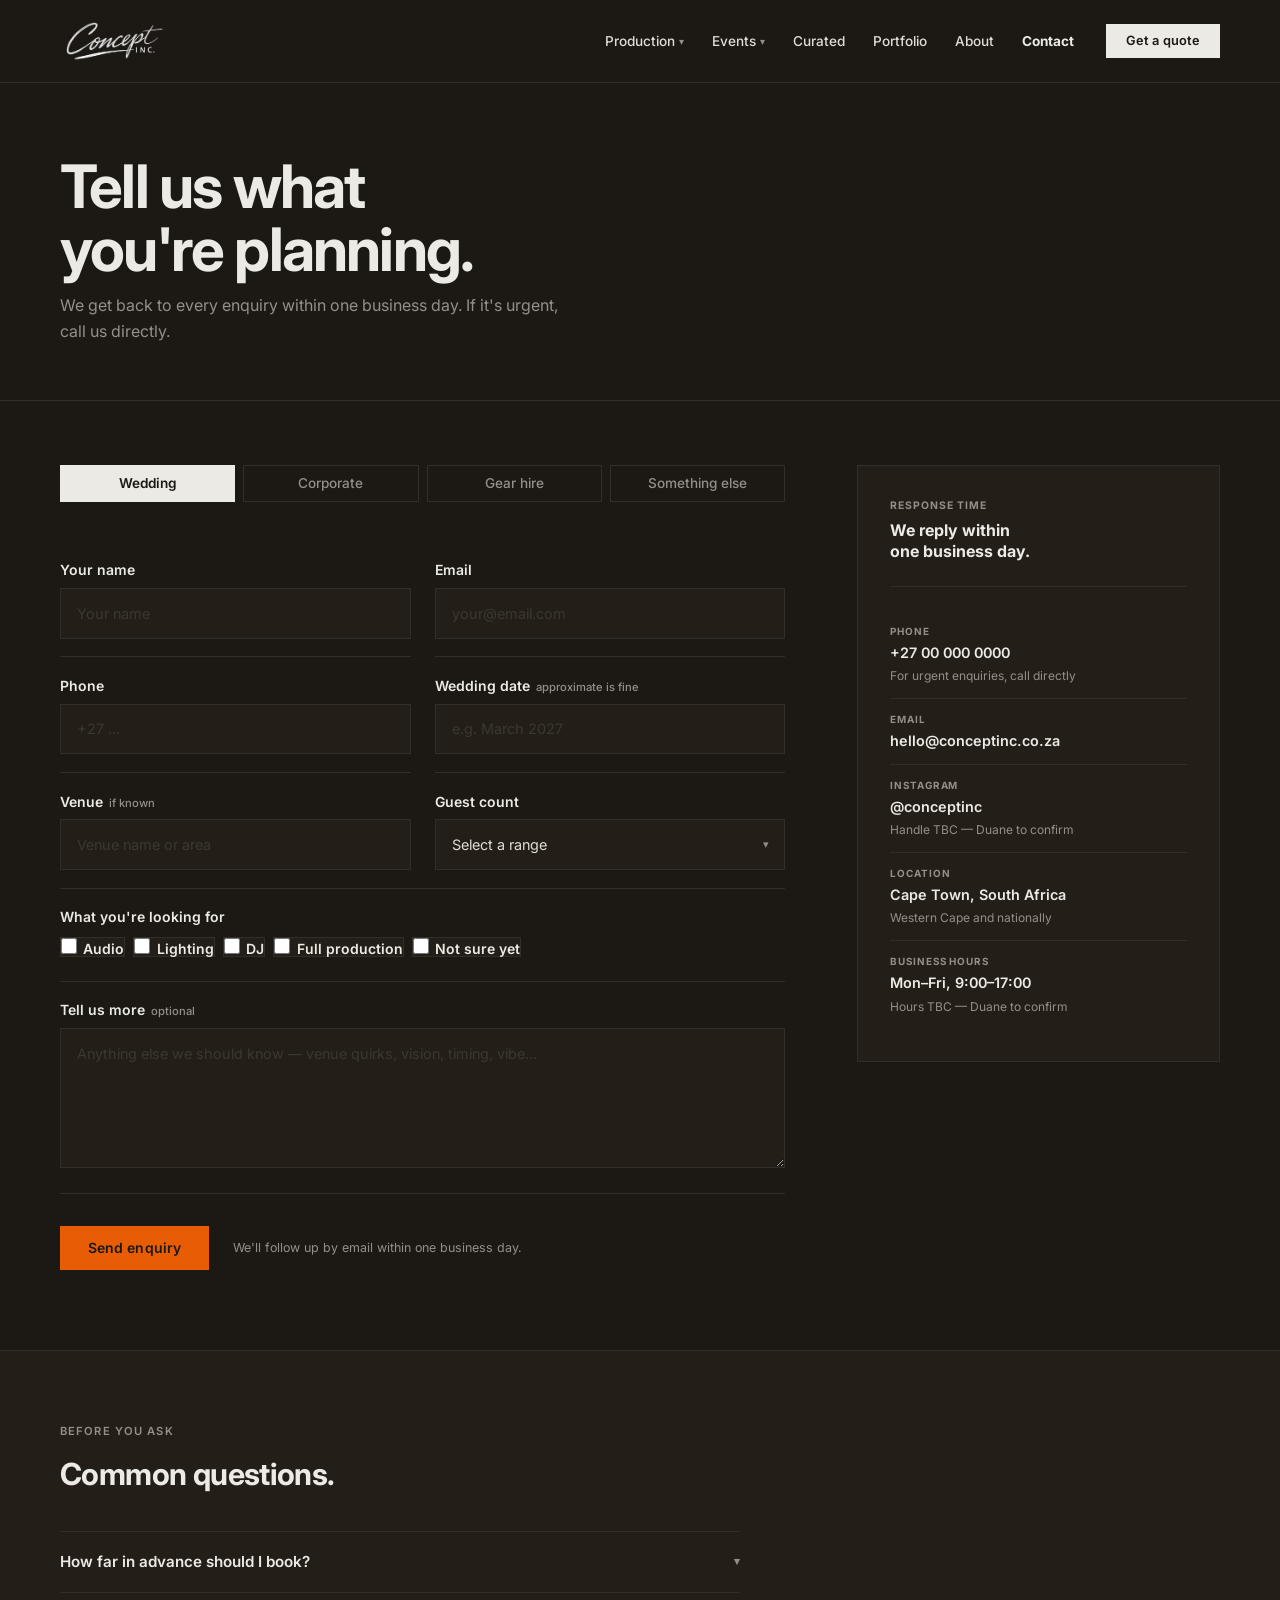
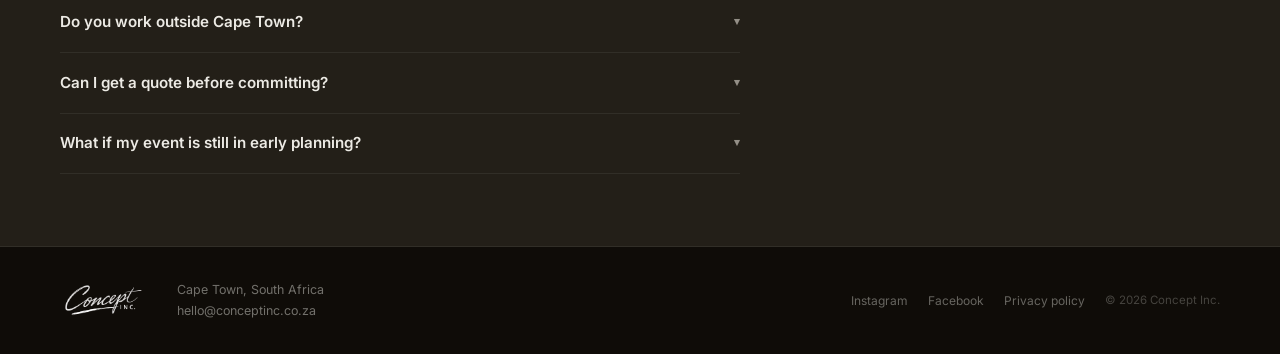
==== commit 8ce50cd2: "feat: rename What We Do → Production, Packages → Events, Curated Experiences → Curated - Rename what" ====
--- a/contact/index.html
+++ b/contact/index.html
@@ -450,16 +450,16 @@
         <nav aria-label="Primary navigation">
           <ul class="site-nav">
             <li class="has-dropdown">
-              <a href="/what-we-do" class="dropdown-toggle">What We Do <span class="chevron" aria-hidden="true">▾</span></a>
+              <a href="/production" class="dropdown-toggle">Production <span class="chevron" aria-hidden="true">▾</span></a>
               <ul class="dropdown">
-                <li><a href="/what-we-do#audio">Audio</a></li>
-                <li><a href="/what-we-do#lighting">Lighting</a></li>
-                <li><a href="/what-we-do#visual">Visual</a></li>
-                <li><a href="/what-we-do#full-production">Full Production</a></li>
+                <li><a href="/production#audio">Audio</a></li>
+                <li><a href="/production#lighting">Lighting</a></li>
+                <li><a href="/production#visual">Visual</a></li>
+                <li><a href="/production#full-production">Full Production</a></li>
               </ul>
             </li>
             <li class="has-dropdown">
-              <a href="#" class="dropdown-toggle">Packages <span class="chevron" aria-hidden="true">▾</span></a>
+              <a href="#" class="dropdown-toggle">Events <span class="chevron" aria-hidden="true">▾</span></a>
               <ul class="dropdown">
                 <li><a href="/packages/weddings">Weddings</a></li>
                 <li><a href="/packages/corporate">Corporate</a></li>
@@ -467,7 +467,7 @@
                 <li><a href="/packages/bespoke">Bespoke quote</a></li>
               </ul>
             </li>
-            <li><a href="/curated-experiences">Curated Experiences</a></li>
+            <li><a href="/curated">Curated</a></li>
             <li><a href="/portfolio">Portfolio</a></li>
             <li><a href="/about">About</a></li>
             <li><a href="/contact" aria-current="page">Contact</a></li>
